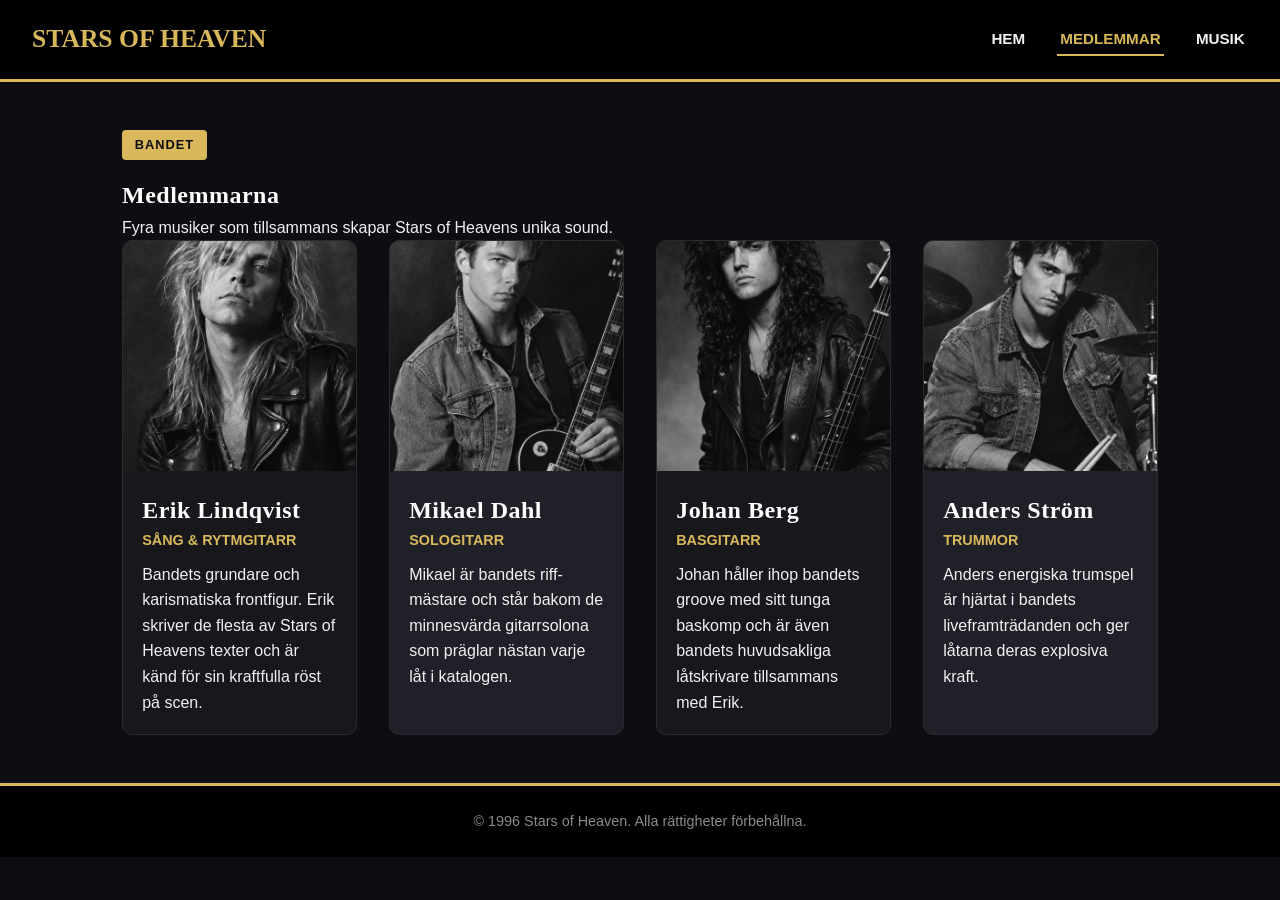
==== medlemmar.html @ 23108dc2 "Inlämmning gah lee" ====
<!DOCTYPE html>
<html lang="sv">
<head>
  <meta charset="UTF-8" />
  <meta name="viewport" content="width=device-width, initial-scale=1.0" />
  <title>Medlemmar - Stars of Heaven</title>
  <link rel="stylesheet" href="style.css" />
</head>
<body>

  <header>
    <div class="logo">Stars of Heaven</div>
    <nav>
      <ul>
        <li><a href="index.html">Hem</a></li>
        <li><a href="medlemmar.html" class="active">Medlemmar</a></li>
        <li><a href="musik.html">Musik</a></li>
      </ul>
    </nav>
  </header>

  <main>
    <section>
      <span class="badge">Bandet</span>
      <h1>Medlemmarna</h1>
      <p>Fyra musiker som tillsammans skapar Stars of Heavens unika sound.</p>

      <div class="grid-container">

        <article class="card">
          <img src="images/member-1.jpg" alt="Porträtt av Erik Lindqvist, sångare och gitarrist" />
          <div class="card-content">
            <h2>Erik Lindqvist</h2>
            <span class="role">Sång &amp; rytmgitarr</span>
            <p>
              Bandets grundare och karismatiska frontfigur. Erik skriver de flesta av
              Stars of Heavens texter och är känd för sin kraftfulla röst på scen.
            </p>
          </div>
        </article>

        <article class="card">
          <img src="images/member-2.jpg" alt="Porträtt av Mikael Dahl, sologitarrist" />
          <div class="card-content">
            <h2>Mikael Dahl</h2>
            <span class="role">Sologitarr</span>
            <p>
              Mikael är bandets riff-mästare och står bakom de minnesvärda gitarrsolona
              som präglar nästan varje låt i katalogen.
            </p>
          </div>
        </article>

        <article class="card">
          <img src="images/member-3.jpg" alt="Porträtt av Johan Berg, basist" />
          <div class="card-content">
            <h2>Johan Berg</h2>
            <span class="role">Basgitarr</span>
            <p>
              Johan håller ihop bandets groove med sitt tunga baskomp och är även
              bandets huvudsakliga låtskrivare tillsammans med Erik.
            </p>
          </div>
        </article>

        <article class="card">
          <img src="images/member-4.jpg" alt="Porträtt av Anders Ström, trummis" />
          <div class="card-content">
            <h2>Anders Ström</h2>
            <span class="role">Trummor</span>
            <p>
              Anders energiska trumspel är hjärtat i bandets liveframträdanden och
              ger låtarna deras explosiva kraft.
            </p>
          </div>
        </article>

      </div>
    </section>
  </main>

  <footer>
    <p>&copy; 1996 Stars of Heaven. Alla rättigheter förbehållna.</p>
  </footer>

</body>
</html>
---- style.css ----
* {
  box-sizing: border-box;
  margin: 0;
  padding: 0;
}

body {
  font-family: "Segoe UI", Arial, Helvetica, sans-serif;
  background-color: #0e0e12;
  color: #f1f1f4;
  line-height: 1.6;
}


h1, h2, h3 {
  font-family: "Georgia", "Times New Roman", serif;
  color: #ffffff;
  letter-spacing: 0.5px;
}

a {
  color: #d9b85c;
  text-decoration: none;
}

a:hover {
  text-decoration: underline;
}

img {
  max-width: 100%;
  display: block;
}

ul {
  list-style: none;
}


header {
  background-color: #000000;
  border-bottom: 3px solid #d9b85c;
  padding: 1.2rem 2rem;
  display: flex;
  flex-wrap: wrap;
  align-items: center;
  justify-content: space-between;
  gap: 1rem;
}

.logo {
  font-family: "Georgia", serif;
  font-size: 1.6rem;
  color: #d9b85c;
  font-weight: bold;
  text-transform: uppercase;
}

nav ul {
  display: flex;
  gap: 1.8rem;
}

nav ul li a {
  color: #f1f1f4;
  font-weight: bold;
  text-transform: uppercase;
  font-size: 0.95rem;
  padding: 0.4rem 0.2rem;
  border-bottom: 2px solid transparent;
  transition: border-color 0.2s ease, color 0.2s ease;
}

nav ul li a:hover,
nav ul li a.active {
  color: #d9b85c;
  border-bottom: 2px solid #d9b85c;
  text-decoration: none;
}


.hero {
  position: relative;
}

.hero img {
  width: 100%;
  max-height: 480px;
  object-fit: cover;
  filter: grayscale(100%) brightness(55%);
}

.hero-text {
  position: absolute;
  bottom: 2rem;
  left: 2rem;
  max-width: 600px;
}

.hero-text h1 {
  font-size: 3rem;
  color: #ffffff;
}

.hero-text p {
  color: #d9b85c;
  font-size: 1.2rem;
  font-style: italic;
}


section {
  padding: 3rem 2rem;
  max-width: 1100px;
  margin: 0 auto;
}

section + section {
  border-top: 1px solid #2a2a30;
}

.intro {
  display: grid;
  grid-template-columns: 2fr 1fr;
  gap: 2rem;
  align-items: center;
}

.badge {
  display: inline-block;
  background-color: #d9b85c;
  color: #0e0e12;
  font-weight: bold;
  padding: 0.3rem 0.8rem;
  border-radius: 4px;
  margin-bottom: 1rem;
  font-size: 0.8rem;
  letter-spacing: 1px;
  text-transform: uppercase;
}

.fact-box {
  background-color: #1a1a20;
  border: 1px solid #2a2a30;
  border-radius: 8px;
  padding: 1.5rem;
}

.fact-box h3 {
  font-size: 1.1rem;
  margin-bottom: 0.8rem;
  color: #d9b85c;
}

.fact-box ul li {
  padding: 0.3rem 0;
  border-bottom: 1px solid #2a2a30;
}

.fact-box ul li:last-child {
  border-bottom: none;
}


.grid-container {
  display: grid;
  grid-template-columns: repeat(auto-fit, minmax(230px, 1fr));
  gap: 2rem;
}

.card {
  background-color: #1a1a20;
  border: 1px solid #2a2a30;
  border-radius: 10px;
  overflow: hidden;
  transition: transform 0.2s ease;
}

.card:hover {
  transform: translateY(-5px);
}

.card img {
  width: 100%;
  height: 230px;
  object-fit: cover;
  filter: grayscale(100%);
}

.card-content {
  padding: 1.2rem;
}

.card-content h3 {
  font-size: 1.2rem;
  margin-bottom: 0.2rem;
}

.role {
  color: #d9b85c;
  font-weight: bold;
  font-size: 0.9rem;
  text-transform: uppercase;
  margin-bottom: 0.6rem;
  display: block;
}


.grid-container .card:nth-child(even) {
  background-color: #202028;
}

.grid-container .card:nth-child(odd) {
  background-color: #17171c;
}


.album-list {
  display: flex;
  flex-direction: column;
  gap: 1rem;
  margin-top: 1rem;
}

.album-list li {
  background-color: #1a1a20;
  border-left: 4px solid #d9b85c;
  padding: 0.8rem 1rem;
}

.album-list li:nth-child(2) {
  border-left-color: #c9c9c9;
}

.album-list li:nth-child(3) {
  border-left-color: #a66a2a;
}

.track-list {
  margin-top: 0.6rem;
  padding-left: 1.2rem;
  list-style: decimal;
}

.track-list li {
  background: none;
  border: none;
  padding: 0.15rem 0;
  color: #cfcfd4;
}


table {
  width: 100%;
  border-collapse: collapse;
  margin-top: 1.5rem;
  background-color: #1a1a20;
}

caption {
  caption-side: top;
  text-align: left;
  font-weight: bold;
  color: #d9b85c;
  margin-bottom: 0.6rem;
  font-size: 1.1rem;
}

th, td {
  padding: 0.9rem 1rem;
  text-align: left;
  border-bottom: 1px solid #2a2a30;
}

thead th {
  background-color: #000000;
  color: #d9b85c;
  text-transform: uppercase;
  font-size: 0.85rem;
  letter-spacing: 1px;
}


tbody tr:nth-child(even) {
  background-color: #202028;
}

tbody tr:nth-child(odd) {
  background-color: #17171c;
}

tbody tr:hover {
  background-color: #2a2a35;
}


footer {
  background-color: #000000;
  text-align: center;
  padding: 1.5rem;
  color: #8a8a90;
  font-size: 0.9rem;
  border-top: 3px solid #d9b85c;
}


@media (max-width: 700px) {
  .intro {
    grid-template-columns: 1fr;
  }

  header {
    flex-direction: column;
    align-items: flex-start;
  }

  nav ul {
    gap: 1rem;
    flex-wrap: wrap;
  }

  .hero-text h1 {
    font-size: 2rem;
  }
}
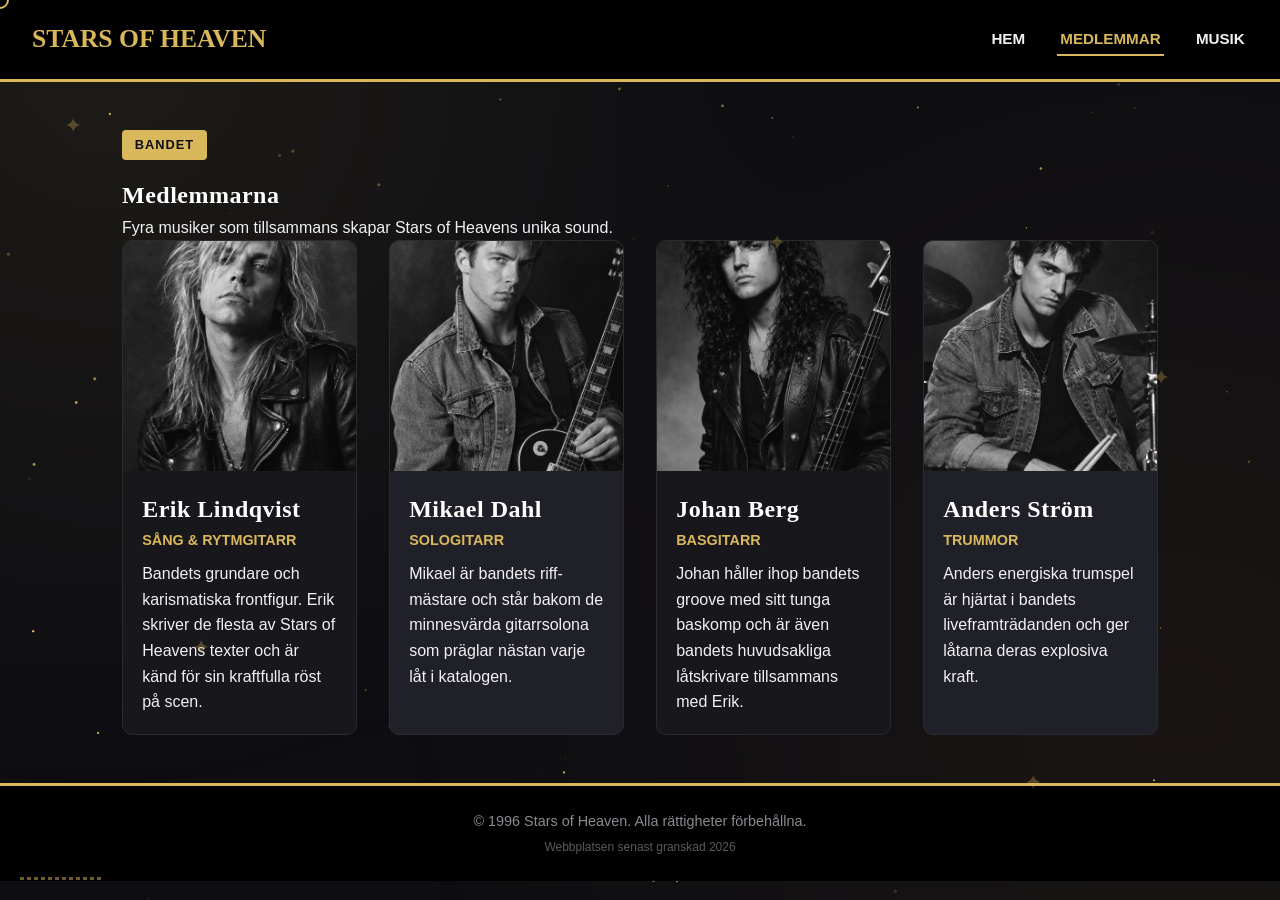
==== commit 9a1cd634: "Added JavaScript to the site Java Script made with ai rest is humane" ====
--- a/medlemmar.html
+++ b/medlemmar.html
@@ -83,5 +83,7 @@
     <p>&copy; 1996 Stars of Heaven. Alla rättigheter förbehållna.</p>
   </footer>
 
+  <script src="script.js" defer></script>
+
 </body>
 </html>
